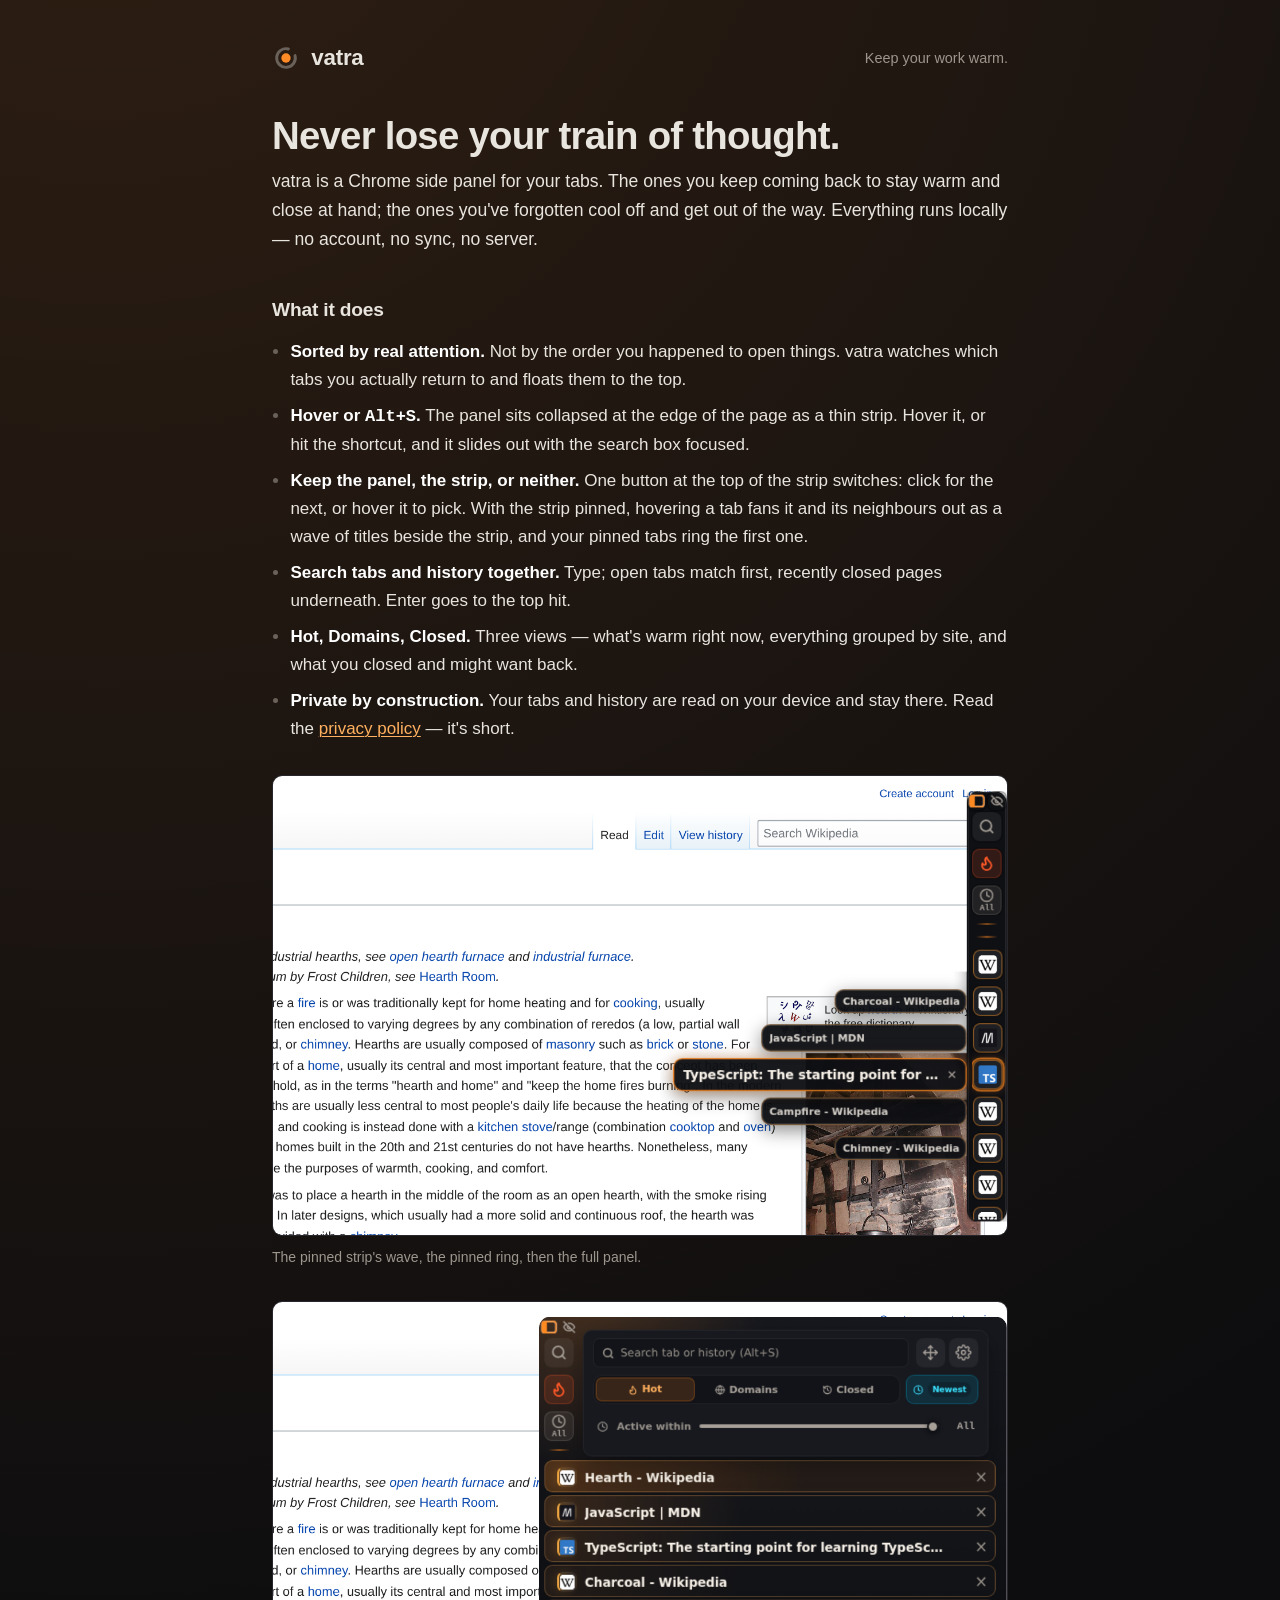
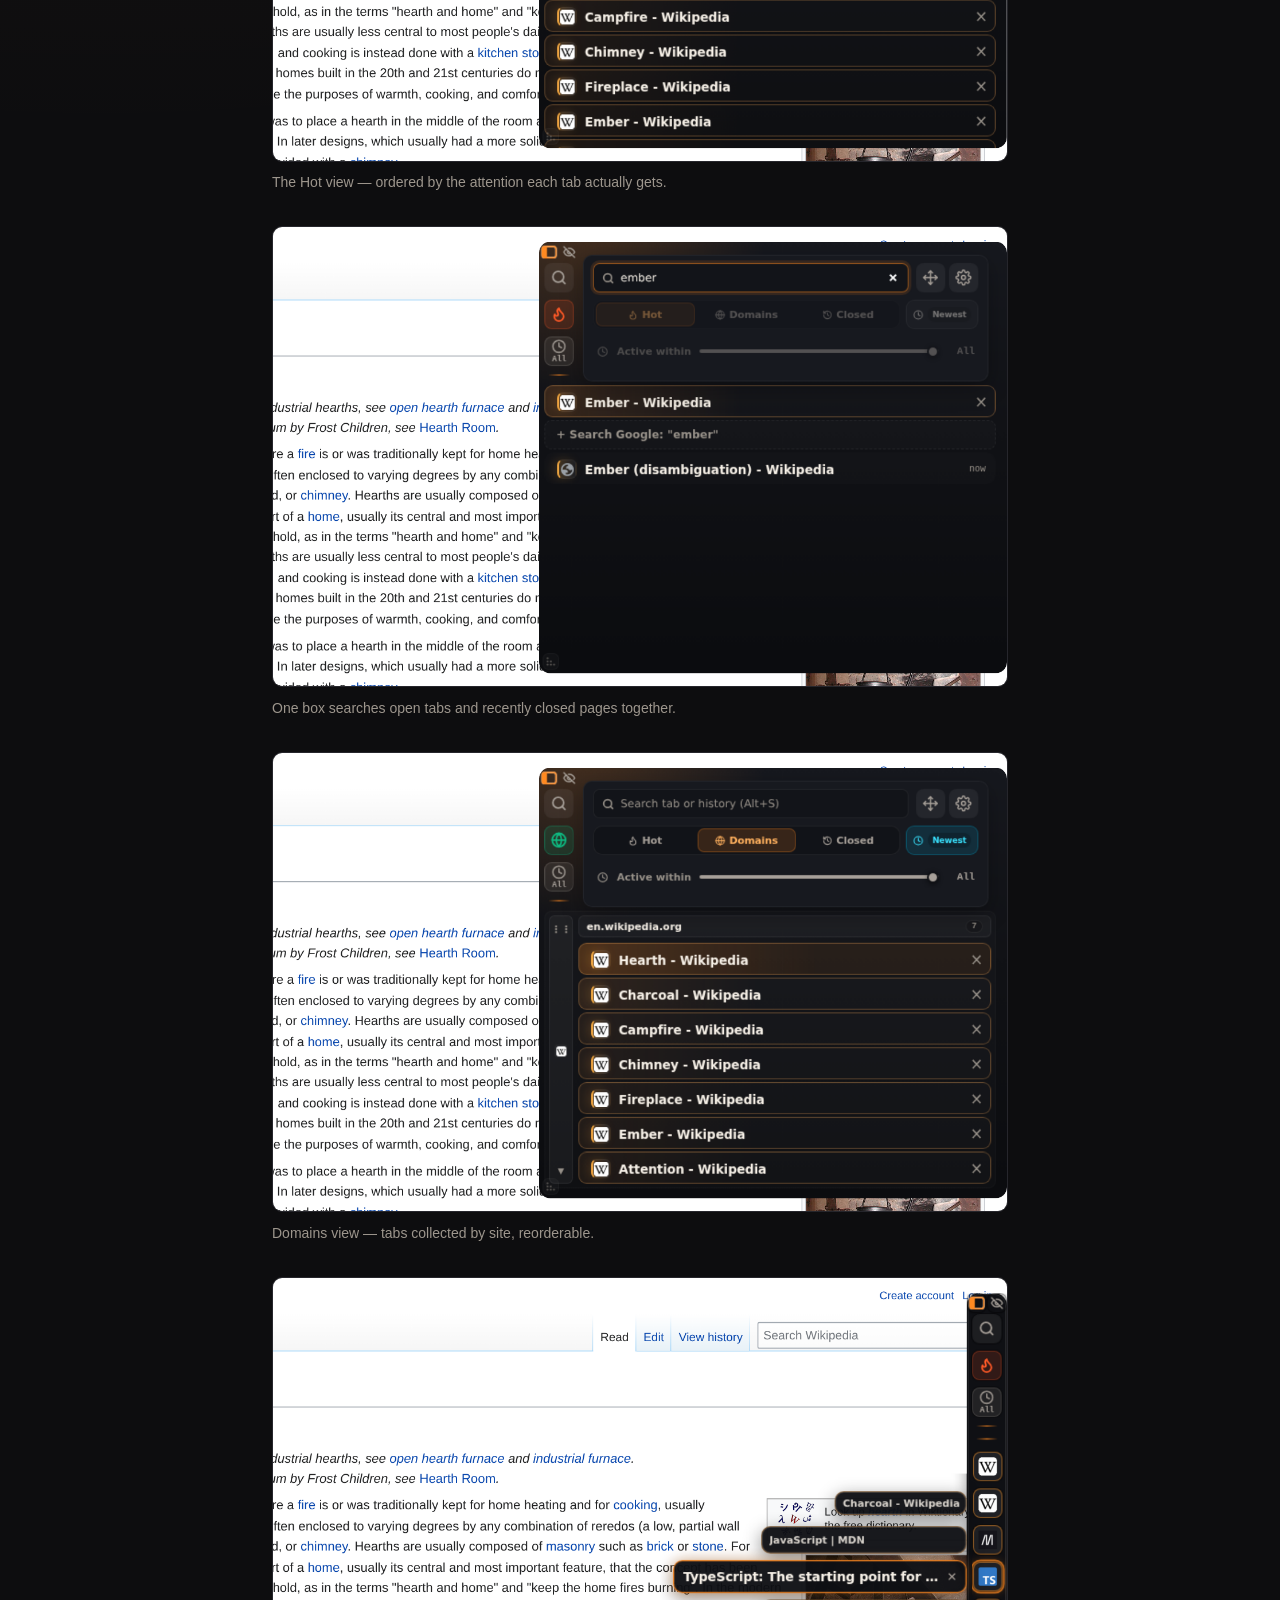
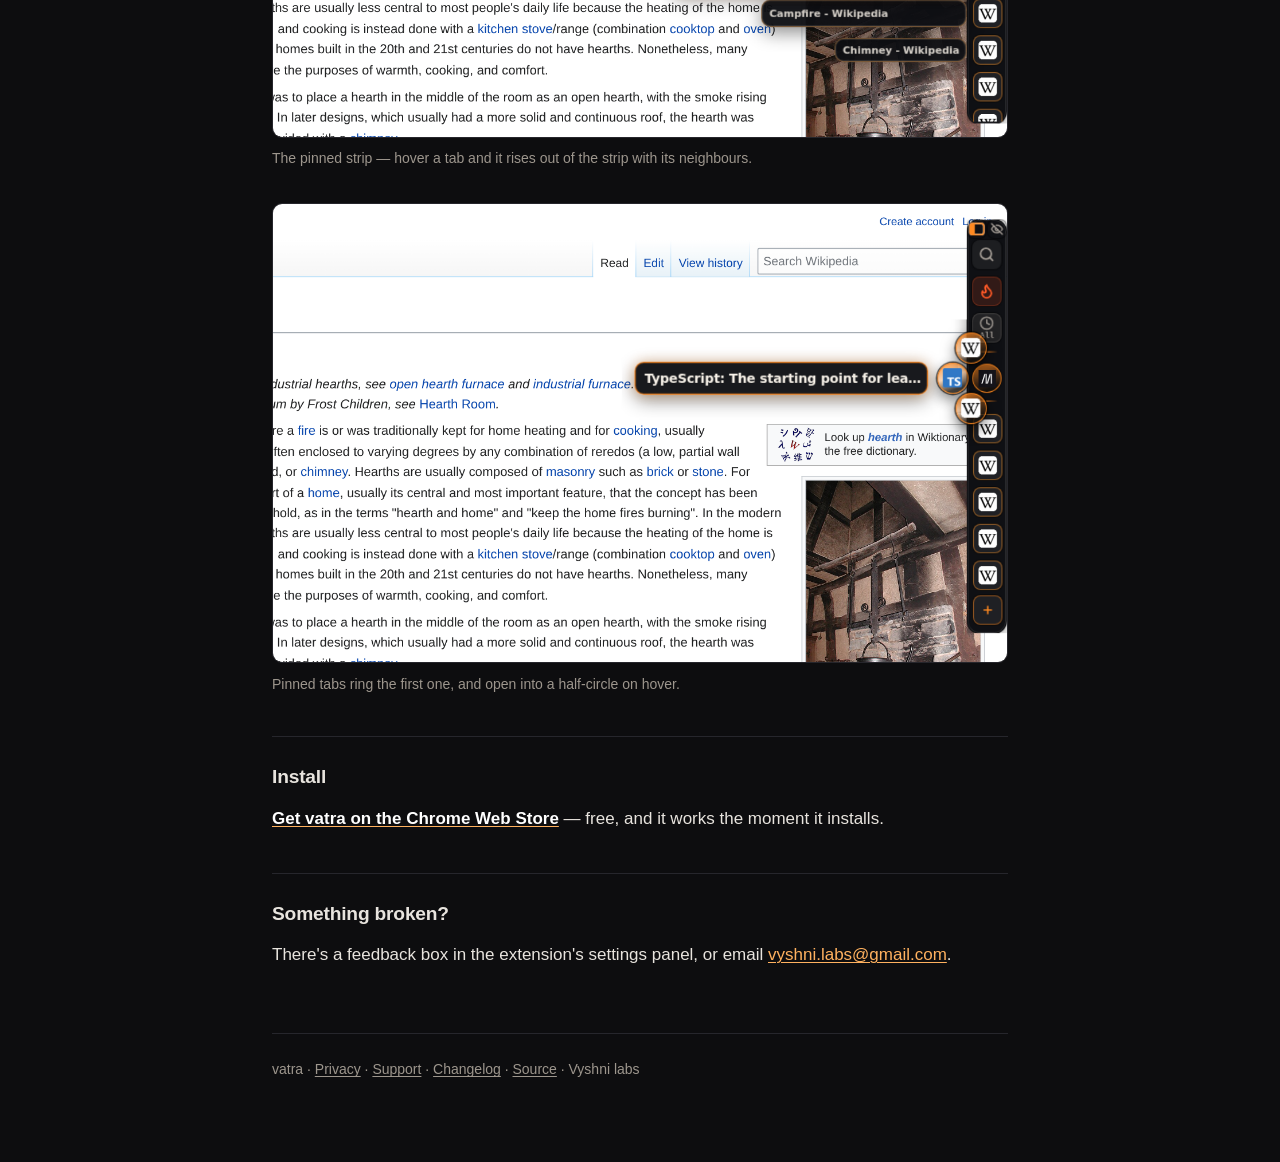
==== index.html @ 79fbf1b9 "0.5.0: one mode button replaces the pin; re-shot screenshots and demo" ====
<!doctype html>
<html lang="en">
  <head>
    <meta charset="utf-8" />
    <meta name="viewport" content="width=device-width, initial-scale=1" />
    <title>vatra — Tab Manager &amp; Vertical Tabs Side Panel for Chrome</title>
    <meta
      name="description"
      content="Vertical tabs side panel and tab manager for Chrome. Your most-used tabs rise to the top. Search tabs and history, all local. No account."
    />

    <!-- Google Search Console, URL-prefix property for
         https://vyshni-labs.github.io/vatra-tab-manager/ — a Domain property
         would need DNS on github.io, which Google controls and we do not.
         Keep this tag: Search Console re-checks it and un-verifies the property
         if it disappears, which would drop the Established Publisher badge. -->
    <meta
      name="google-site-verification"
      content="f0xp6uoAXsKO11ipF6rcTUSF7XA4GEutdCMlXTtJNqc"
    />

    <link rel="canonical" href="https://vyshni-labs.github.io/vatra-tab-manager/" />
    <meta property="og:type" content="website" />
    <meta property="og:url" content="https://vyshni-labs.github.io/vatra-tab-manager/" />
    <meta property="og:title" content="vatra — Tab Manager &amp; Vertical Tabs Side Panel for Chrome" />
    <meta property="og:description" content="Vertical tabs side panel and tab manager for Chrome. Your most-used tabs rise to the top. Search tabs and history, all local. No account." />
    <meta property="og:image" content="https://vyshni-labs.github.io/vatra-tab-manager/assets/og-cover.png" />
    <meta property="og:image:width" content="1200" />
    <meta property="og:image:height" content="630" />
    <meta property="og:site_name" content="vatra" />
    <meta name="twitter:card" content="summary_large_image" />
    <meta name="twitter:title" content="vatra — Tab Manager &amp; Vertical Tabs Side Panel for Chrome" />
    <meta name="twitter:description" content="Vertical tabs side panel and tab manager for Chrome. Your most-used tabs rise to the top. Search tabs and history, all local. No account." />
    <meta name="twitter:image" content="https://vyshni-labs.github.io/vatra-tab-manager/assets/og-cover.png" />
    <link rel="icon" href="icon.svg" type="image/svg+xml" />
    <link rel="stylesheet" href="site.css" />
    <script type="application/ld+json">
{
  "@context": "https://schema.org",
  "@type": "SoftwareApplication",
  "name": "vatra — Tab Manager & Vertical Tabs Side Panel",
  "description": "Vertical tabs side panel and tab manager for Chrome. Your most-used tabs rise to the top. Search tabs and history, all local. No account.",
  "url": "https://vyshni-labs.github.io/vatra-tab-manager/",
  "installUrl": "https://chromewebstore.google.com/detail/lcnmjfcejdglgmppnhhfmgkakjbeljdh",
  "downloadUrl": "https://chromewebstore.google.com/detail/lcnmjfcejdglgmppnhhfmgkakjbeljdh",
  "applicationCategory": "BrowserApplication",
  "operatingSystem": "Chrome",
  "browserRequirements": "Requires Chrome 116 or later",
  "softwareVersion": "0.5.0",
  "image": "https://vyshni-labs.github.io/vatra-tab-manager/assets/og-cover.png",
  "screenshot": [
    "https://vyshni-labs.github.io/vatra-tab-manager/assets/shot1-panel.png",
    "https://vyshni-labs.github.io/vatra-tab-manager/assets/shot2-search.png",
    "https://vyshni-labs.github.io/vatra-tab-manager/assets/shot3-domains.png",
    "https://vyshni-labs.github.io/vatra-tab-manager/assets/shot4-wave.png",
    "https://vyshni-labs.github.io/vatra-tab-manager/assets/shot5-ring.png"
  ],
  "offers": {
    "@type": "Offer",
    "price": "0",
    "priceCurrency": "USD"
  },
  "author": {
    "@type": "Organization",
    "name": "Vyshni labs",
    "url": "https://vyshni-labs.github.io/vatra-tab-manager/"
  },
  "privacyPolicy": "https://vyshni-labs.github.io/vatra-tab-manager/privacy.html"
}
    </script>
  </head>
  <body>
    <div class="wrap">
      <header class="masthead">
        <svg width="28" height="28" viewBox="0 0 24 24" aria-hidden="true">
          <path
            d="M 14.071 4.273 A 8.0 8.0 0 1 0 19.727 9.929"
            fill="none"
            stroke="#6A625A"
            stroke-width="2.5"
            stroke-linecap="round"
          />
          <circle class="ember-breathe" cx="12" cy="12" r="4" fill="#FF8A26" />
        </svg>
        <a class="wordmark" href="./">vatra</a>
        <span class="tagline">Keep your work warm.</span>
      </header>

      <main>
        <h1>Never lose your train of thought.</h1>

        <p class="lede">
          vatra is a Chrome side panel for your tabs. The ones you keep coming
          back to stay warm and close at hand; the ones you've forgotten cool
          off and get out of the way. Everything runs locally — no account, no
          sync, no server.
        </p>

        <h2>What it does</h2>

        <ul>
          <li>
            <strong>Sorted by real attention.</strong> Not by the order you
            happened to open things. vatra watches which tabs you actually
            return to and floats them to the top.
          </li>
          <li>
            <strong>Hover or <kbd>Alt+S</kbd>.</strong> The panel sits collapsed
            at the edge of the page as a thin strip. Hover it, or hit the
            shortcut, and it slides out with the search box focused.
          </li>
          <li>
            <strong>Keep the panel, the strip, or neither.</strong> One button
            at the top of the strip switches: click for the next, or hover it to
            pick. With the strip pinned, hovering a tab fans it and its
            neighbours out as a wave of titles beside the strip, and your pinned
            tabs ring the first one.
          </li>
          <li>
            <strong>Search tabs and history together.</strong> Type; open tabs
            match first, recently closed pages underneath. Enter goes to the top
            hit.
          </li>
          <li>
            <strong>Hot, Domains, Closed.</strong> Three views — what's warm
            right now, everything grouped by site, and what you closed and might
            want back.
          </li>
          <li>
            <strong>Private by construction.</strong> Your tabs and history are
            read on your device and stay there. Read the
            <a href="privacy.html">privacy policy</a> — it's short.
          </li>
        </ul>

        <figure>
      <video
        src="assets/demo.mp4"
        poster="assets/shot4-wave.png"
        autoplay
        muted
        loop
        playsinline
        preload="none"
        width="1280"
        height="800"
        aria-label="A pointer slides down vatra's pinned strip at the edge of a page; each tab it passes rises out as a card with its neighbours around it. The pinned tabs open into a ring. Then the full panel slides out, searches, and groups tabs by site."
      ></video>
      <figcaption>The pinned strip's wave, the pinned ring, then the full panel.</figcaption>
    </figure>

    <figure>
      <img
        src="assets/shot1-panel.png"
        alt="The vatra panel open over a Wikipedia article, listing ten tabs ordered by attention"
        width="1280"
        height="800"
      />
      <figcaption>The Hot view — ordered by the attention each tab actually gets.</figcaption>
    </figure>

    <figure>
      <img
        src="assets/shot2-search.png"
        alt="Searching for &quot;ember&quot;: a matching open tab, a search fallback, and a recently closed page"
        width="1280"
        height="800"
      />
      <figcaption>One box searches open tabs and recently closed pages together.</figcaption>
    </figure>

    <figure>
      <img
        src="assets/shot3-domains.png"
        alt="The Domains view grouping seven Wikipedia tabs under en.wikipedia.org"
        width="1280"
        height="800"
      />
      <figcaption>Domains view — tabs collected by site, reorderable.</figcaption>
    </figure>

    <figure>
      <img
        src="assets/shot4-wave.png"
        alt="The pinned strip at the edge of a page: hovering the TypeScript tab shows its title large, with two neighbouring tabs above and below it as smaller cards"
        width="1280"
        height="800"
        loading="lazy"
      />
      <figcaption>The pinned strip — hover a tab and it rises out of the strip with its neighbours.</figcaption>
    </figure>

    <figure>
      <img
        src="assets/shot5-ring.png"
        alt="Pinned tabs opened into a half-ring around the first pinned tab beside the strip, with the hovered tab's title in a card"
        width="1280"
        height="800"
        loading="lazy"
      />
      <figcaption>Pinned tabs ring the first one, and open into a half-circle on hover.</figcaption>
    </figure>

    <h2>Install</h2>

        <p>
          <a href="https://chromewebstore.google.com/detail/lcnmjfcejdglgmppnhhfmgkakjbeljdh"><strong>Get vatra on the Chrome Web Store</strong></a> —
          free, and it works the moment it installs.
        </p>

        <h2>Something broken?</h2>

        <p>
          There's a feedback box in the extension's settings panel, or email
          <a href="mailto:vyshni.labs@gmail.com">vyshni.labs@gmail.com</a>.
        </p>
      </main>

      <footer>
        vatra · <a href="privacy.html">Privacy</a> ·
        <a href="support.html">Support</a> ·
        <a href="changelog.html">Changelog</a> ·
        <a href="https://github.com/vyshni-labs/vatra-tab-manager">Source</a> ·
        Vyshni labs
      </footer>
    </div>
    <script>
      // An autoplaying loop is more motion than the rest of this site puts
      // together. Anyone who asked their OS to calm things down gets the poster
      // frame and a control instead. CSS cannot pause a video, so this is JS.
      (() => {
        const v = document.querySelector("figure video");
        if (!v) return;
        if (window.matchMedia("(prefers-reduced-motion: reduce)").matches) {
          v.removeAttribute("autoplay");
          v.removeAttribute("loop");
          v.controls = true;
          v.pause();
        }
      })();
    </script>
  </body>
</html>
---- site.css ----
/* vatra — marketing/legal surfaces.
   Palette is the frozen brand spec: neutral ring, warm ember. */
:root {
  --bg: #0d0d0f;
  --surface: #16161a;
  --border: #26262c;
  --text: #e8e4de;
  --muted: #9d968d;
  --ring: #6a625a;
  --ember: #ff8a26;
  --ember-soft: #ffb15f;
  --warm: #ffb347;
  --maxw: 46rem;
}

* {
  box-sizing: border-box;
}

html {
  -webkit-text-size-adjust: 100%;
}

body {
  margin: 0;
  padding: 0 1.25rem 5rem;
  background: var(--bg);
  color: var(--text);
  font:
    400 17px/1.65 ui-sans-serif,
    -apple-system,
    "Segoe UI",
    Roboto,
    "Helvetica Neue",
    Arial,
    sans-serif;
  /* one warm bloom from the top-left, echoing the panel's own header wash */
  background-image: radial-gradient(
    circle at 8% -6%,
    rgb(255 138 38 / 0.14),
    transparent 42%
  );
  background-repeat: no-repeat;
}

.wrap {
  max-width: var(--maxw);
  margin: 0 auto;
}

/* ── masthead ─────────────────────────────────────────────────────────── */
header.masthead {
  display: flex;
  align-items: center;
  gap: 0.7rem;
  padding: 2.5rem 0 1.75rem;
}

header.masthead svg {
  flex: none;
}

.wordmark {
  font-size: 1.4rem;
  font-weight: 600;
  letter-spacing: -0.01em;
  color: var(--text);
  text-decoration: none;
}

.wordmark .dot {
  color: var(--ember);
}

.tagline {
  margin-left: auto;
  font-size: 0.9rem;
  color: var(--muted);
}

/* ── type ─────────────────────────────────────────────────────────────── */
h1 {
  font-size: clamp(1.75rem, 5vw, 2.4rem);
  line-height: 1.2;
  letter-spacing: -0.02em;
  margin: 0.5rem 0 0.5rem;
}

h2 {
  font-size: 1.2rem;
  letter-spacing: -0.01em;
  margin: 2.5rem 0 0.75rem;
  padding-top: 1.5rem;
  border-top: 1px solid var(--border);
}

h2:first-of-type {
  border-top: 0;
  padding-top: 0;
}

h3 {
  font-size: 1rem;
  font-weight: 600;
  letter-spacing: -0.005em;
  margin: 1.75rem 0 0.5rem;
  color: var(--warm);
}

p {
  margin: 0 0 1rem;
}

code {
  padding: 0.1em 0.4em;
  border: 1px solid var(--border);
  border-radius: 5px;
  background: var(--surface);
  font-family: ui-monospace, SFMono-Regular, Menlo, Consolas, monospace;
  font-size: 0.88em;
  /* chrome://extensions/shortcuts must stay copyable on a narrow screen */
  word-break: break-all;
}

a {
  color: var(--ember-soft);
  text-decoration-thickness: 1px;
  text-underline-offset: 2px;
}
a:hover {
  color: var(--warm);
}

.lede {
  font-size: 1.1rem;
  color: var(--text);
}

.updated {
  font-size: 0.875rem;
  color: var(--muted);
  margin: 0 0 2rem;
}

strong {
  color: #fff;
  font-weight: 600;
}

ul {
  padding-left: 1.15rem;
  margin: 0 0 1rem;
}
li {
  margin-bottom: 0.5rem;
}
li::marker {
  color: var(--ring);
}

hr {
  border: 0;
  border-top: 1px solid var(--border);
  margin: 2.5rem 0 1.5rem;
}

/* ── screenshots ──────────────────────────────────────────────────────── */
figure {
  margin: 2rem 0;
}

figure video {
  display: block;
  width: 100%;
  height: auto;
  border: 1px solid var(--border);
  border-radius: 10px;
}

figure img {
  display: block;
  width: 100%;
  height: auto;
  border: 1px solid var(--border);
  border-radius: 10px;
}

figcaption {
  margin-top: 0.6rem;
  font-size: 0.875rem;
  color: var(--muted);
}

/* ── table ────────────────────────────────────────────────────────────── */
.table-scroll {
  overflow-x: auto;
  margin: 0 0 1.5rem;
}

table {
  border-collapse: collapse;
  width: 100%;
  min-width: 34rem;
  font-size: 0.94rem;
}

th,
td {
  text-align: left;
  vertical-align: top;
  padding: 0.7rem 0.9rem;
  border-bottom: 1px solid var(--border);
}

th {
  color: var(--muted);
  font-weight: 600;
  font-size: 0.8rem;
  text-transform: uppercase;
  letter-spacing: 0.05em;
}

/* ── form (uninstall survey) ──────────────────────────────────────────── */
form {
  margin: 1.5rem 0 0;
}

label {
  display: block;
  font-size: 0.94rem;
  color: var(--muted);
  margin: 1.25rem 0 0.45rem;
}

textarea,
input[type="email"] {
  width: 100%;
  padding: 0.7rem 0.85rem;
  background: var(--surface);
  color: var(--text);
  border: 1px solid var(--border);
  border-radius: 9px;
  font: inherit;
  font-size: 1rem;
}

textarea {
  resize: vertical;
  min-height: 7.5rem;
}

textarea:focus,
input[type="email"]:focus {
  outline: none;
  border-color: rgb(255 138 38 / 0.55);
  box-shadow: 0 0 0 3px rgb(255 138 38 / 0.13);
}

::placeholder {
  color: #6b655d;
}

button {
  margin-top: 1.5rem;
  padding: 0.7rem 1.4rem;
  background: var(--ember);
  color: #1a1206;
  border: 0;
  border-radius: 9px;
  font: inherit;
  font-weight: 600;
  cursor: pointer;
}

button:hover {
  background: var(--warm);
}

button:focus-visible {
  outline: 2px solid var(--ember-soft);
  outline-offset: 3px;
}

button[disabled] {
  opacity: 0.55;
  cursor: default;
}

.hint {
  font-size: 0.875rem;
  color: var(--muted);
  margin-top: 0.9rem;
}

.status {
  margin-top: 1.25rem;
  padding: 0.75rem 0.95rem;
  border-radius: 9px;
  font-size: 0.94rem;
}

.status.ok {
  background: rgb(255 138 38 / 0.11);
  border: 1px solid rgb(255 138 38 / 0.35);
}
.status.error {
  background: rgb(200 70 55 / 0.12);
  border: 1px solid rgb(200 70 55 / 0.42);
}

[hidden] {
  display: none !important;
}

/* ── footer ───────────────────────────────────────────────────────────── */
footer {
  margin-top: 4rem;
  padding-top: 1.5rem;
  border-top: 1px solid var(--border);
  font-size: 0.875rem;
  color: var(--muted);
}

footer a {
  color: var(--muted);
}
footer a:hover {
  color: var(--ember-soft);
}

/* The ember is the only motion on these pages — one token, ~8s, and it
   stops entirely for anyone who asked the OS to calm things down. */
@media (prefers-reduced-motion: no-preference) {
  .ember-breathe {
    animation: ember-breathe 8s ease-in-out infinite;
  }
}

@keyframes ember-breathe {
  0%,
  100% {
    opacity: 1;
  }
  50% {
    opacity: 0.72;
  }
}
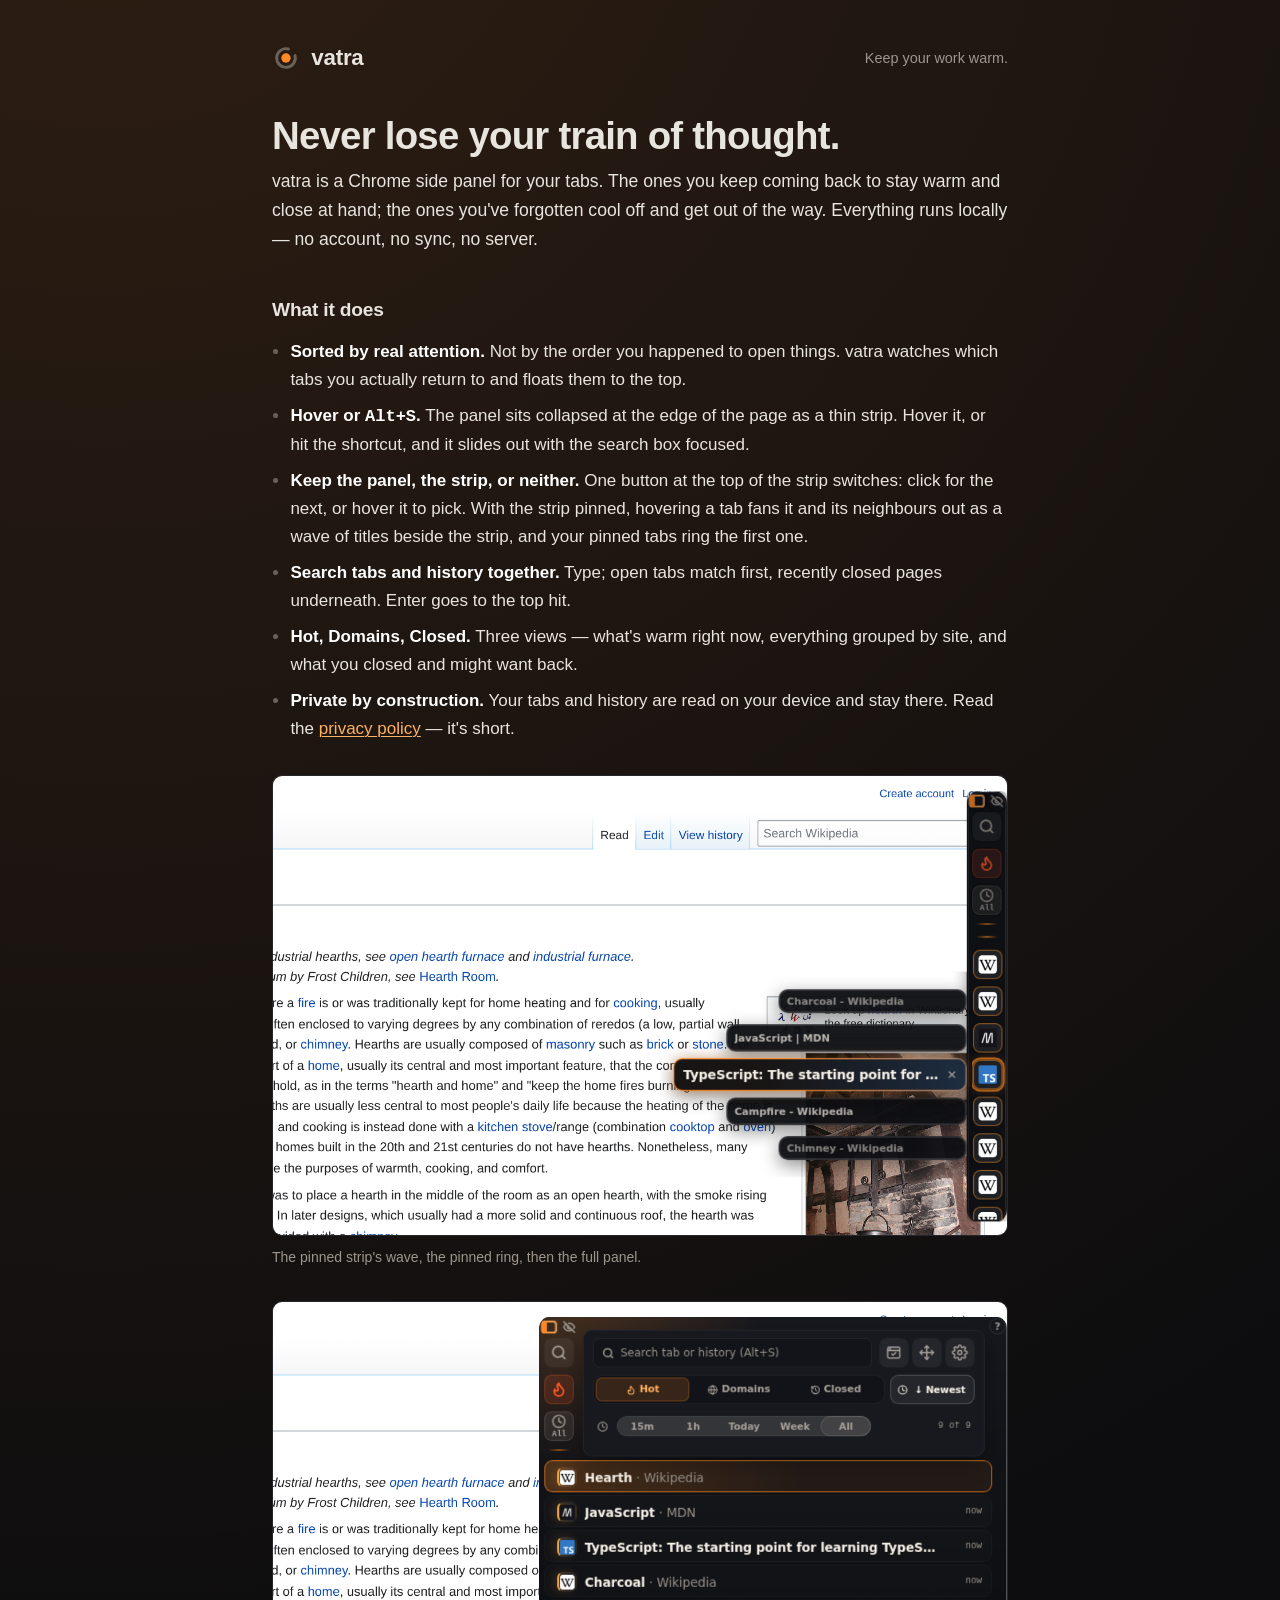
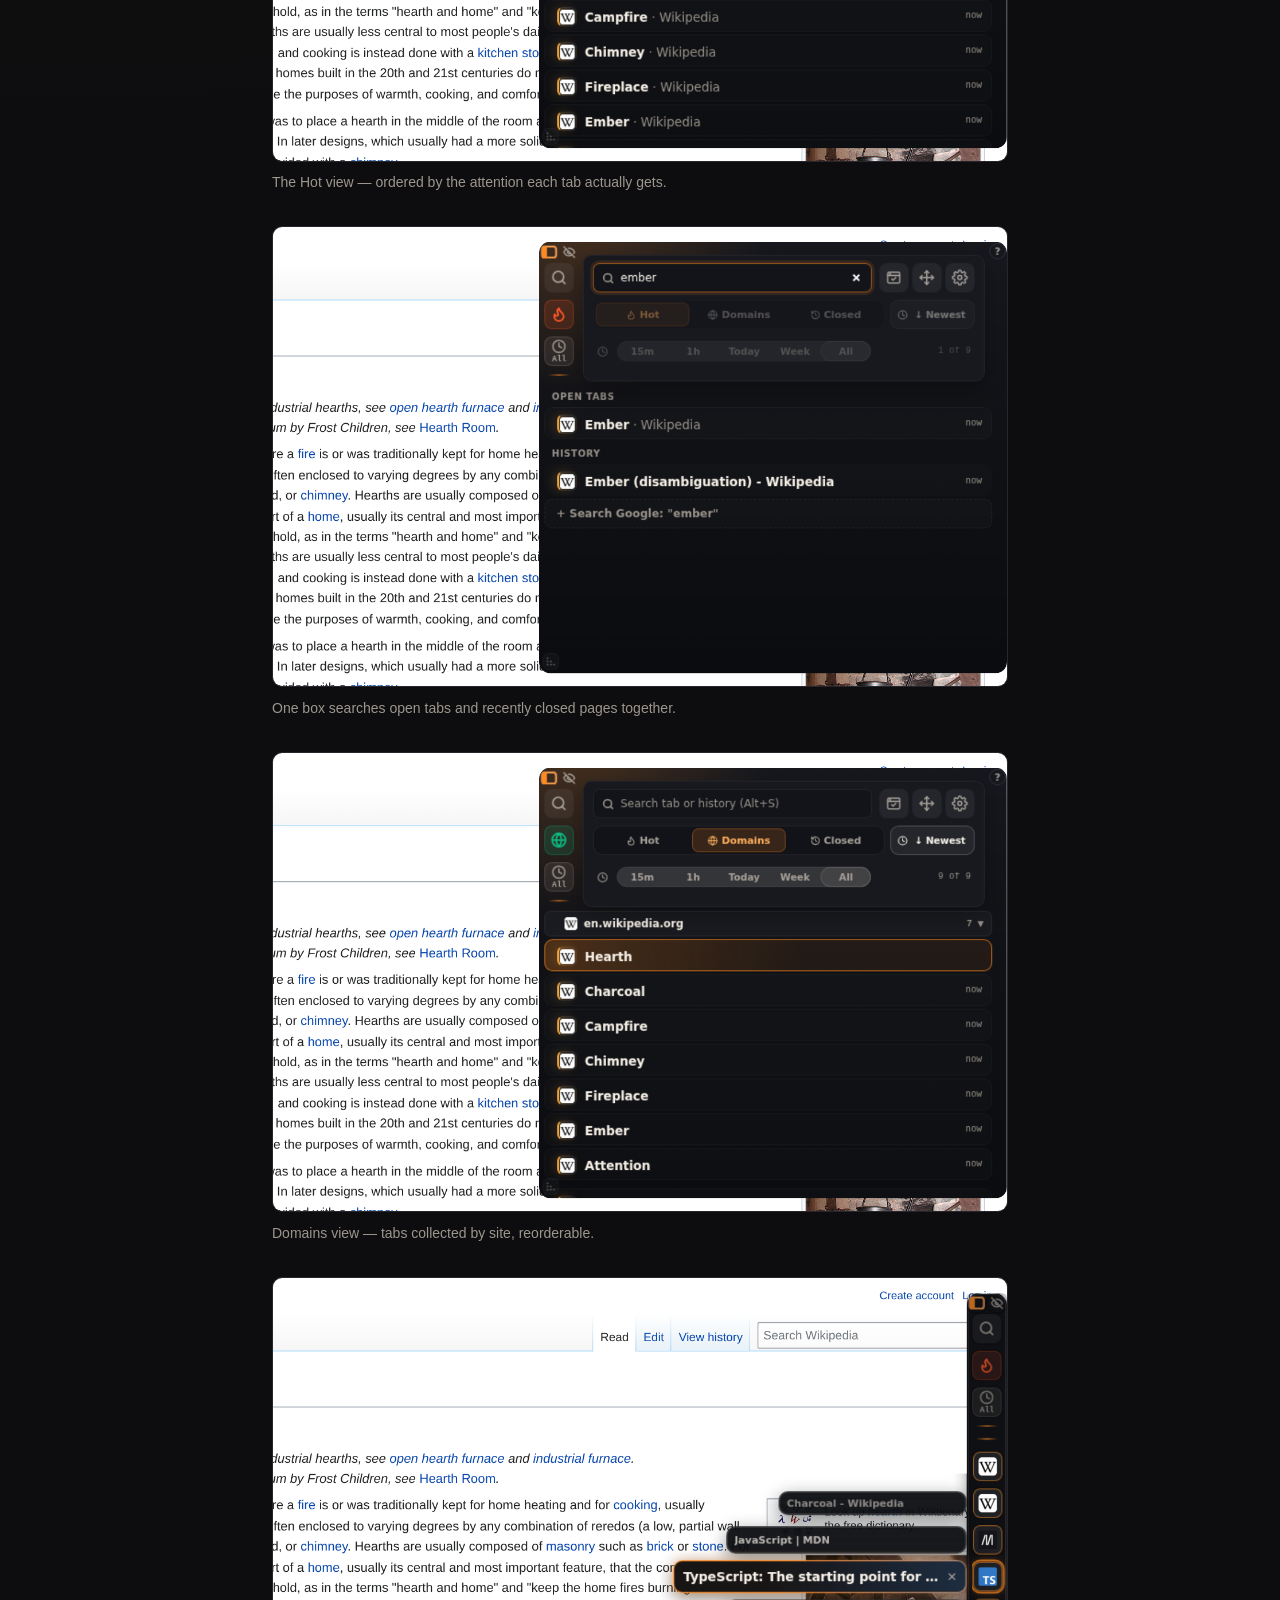
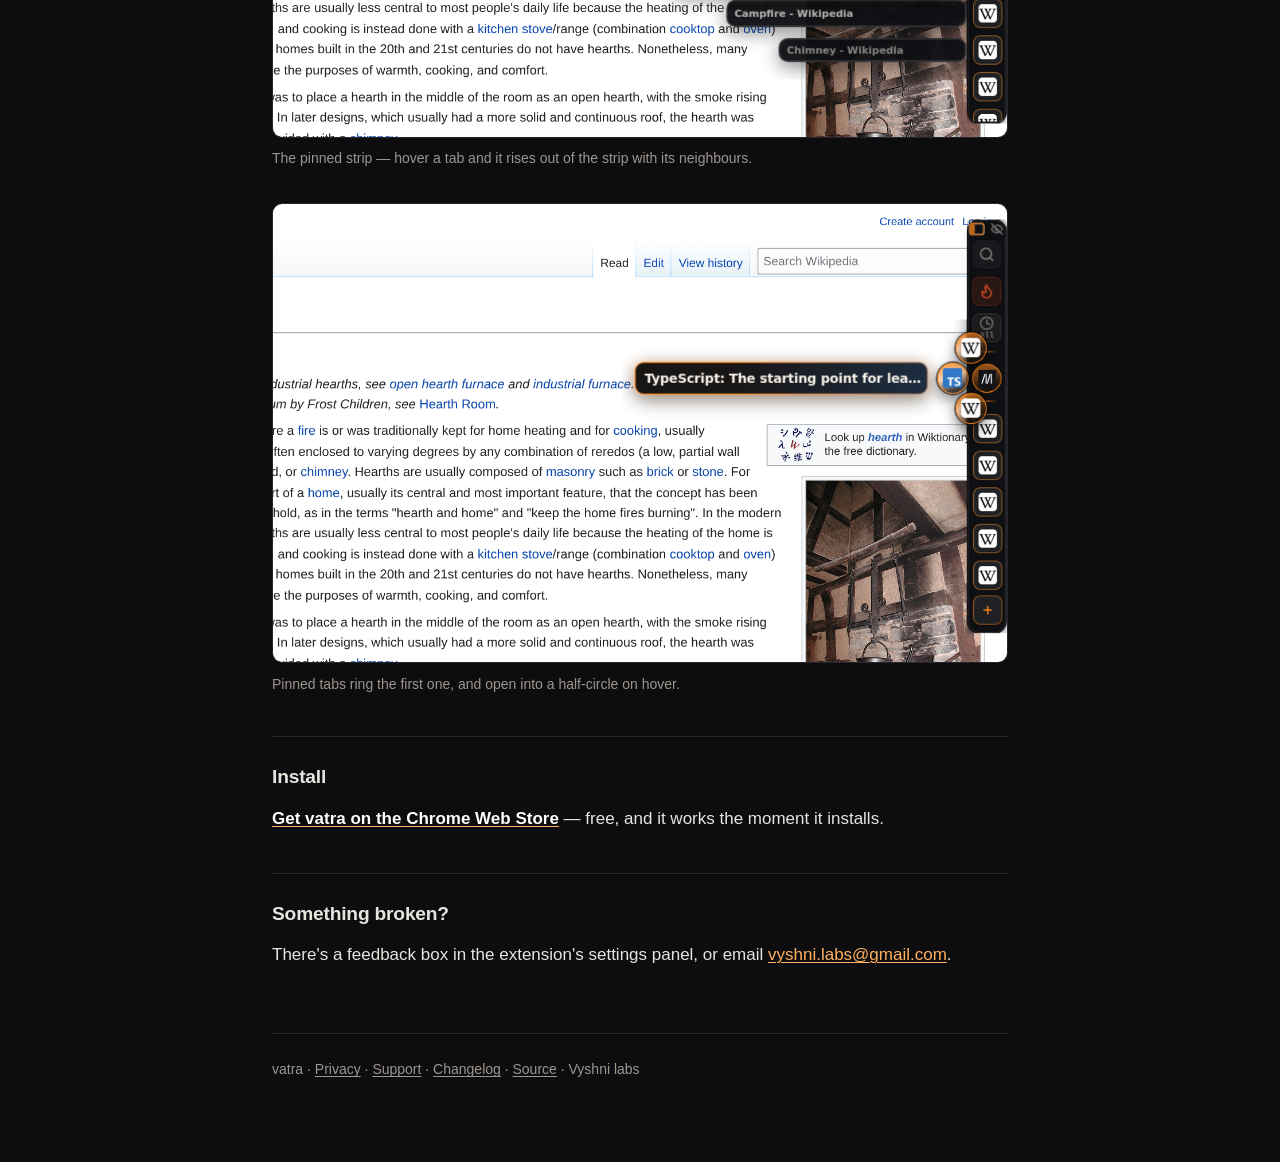
==== commit 5e3e9f90: "Changelog 0.6.5; structured data at 0.6.5; screenshots re-shot" ====
--- a/index.html
+++ b/index.html
@@ -46,7 +46,7 @@
   "applicationCategory": "BrowserApplication",
   "operatingSystem": "Chrome",
   "browserRequirements": "Requires Chrome 116 or later",
-  "softwareVersion": "0.5.0",
+  "softwareVersion": "0.6.5",
   "image": "https://vyshni-labs.github.io/vatra-tab-manager/assets/og-cover.png",
   "screenshot": [
     "https://vyshni-labs.github.io/vatra-tab-manager/assets/shot1-panel.png",
@@ -204,7 +204,7 @@
     <h2>Install</h2>
 
         <p>
-          <a href="https://chromewebstore.google.com/detail/lcnmjfcejdglgmppnhhfmgkakjbeljdh"><strong>Get vatra on the Chrome Web Store</strong></a> —
+          <a href="https://chromewebstore.google.com/detail/lcnmjfcejdglgmppnhhfmgkakjbeljdh?utm_source=vatra-site&utm_medium=website&utm_campaign=home-install"><strong>Get vatra on the Chrome Web Store</strong></a> —
           free, and it works the moment it installs.
         </p>
 
